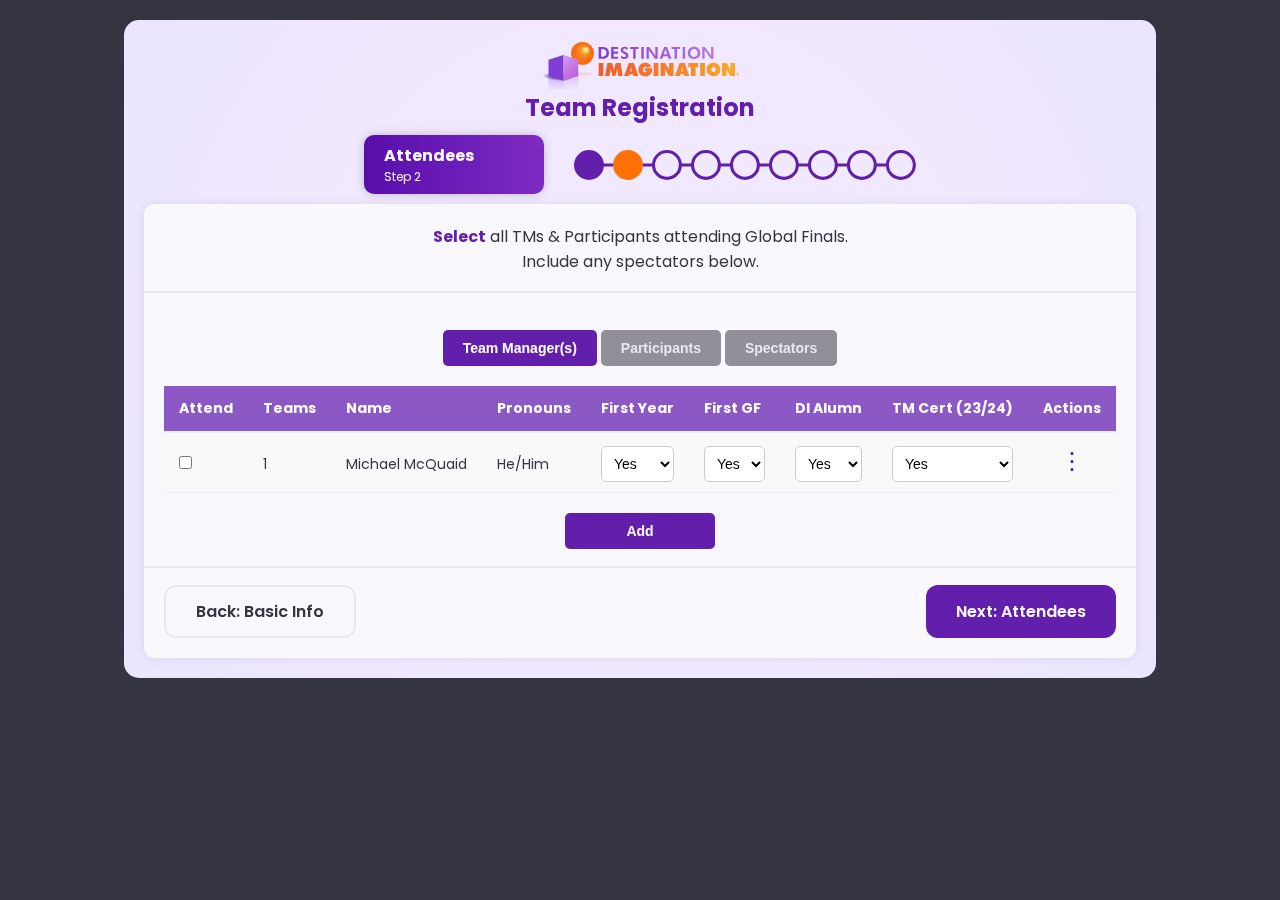
==== attendees.html @ 44dbb838 "First commit, partly so I don't lose progress." ====
<!doctype html>
<html lang="en">

<head>
    <meta charset="UTF-8" />
    <link rel="icon" type="image/png" href="./assets/favicon.png" />
    <meta name="viewport" content="width=device-width, initial-scale=1.0" />
    <title>Destination Imagination | Team Registration</title>

    <link href="https://fonts.googleapis.com/css2?family=Poppins:wght@300;400;600&display=swap" rel="stylesheet">
    <link rel="stylesheet" href="styles/reset.css">
    <link rel="stylesheet" href="styles/global.css">
    <link rel="stylesheet" href="styles/attendees.css">
</head>

<body>

    <!-- Container -->
    <div id="container">

        <!-- Header -->
        <header>
            <img src="assets/logo.svg">
            <h1>Team Registration</h1>
        </header>

        <!-- Stepper -->
        <div id="step">
            <div class="text">
                <h2>Attendees</h2>
                <p>Step 2</p>
            </div>
            <img src="assets/stepper-2.svg">
        </div>

        <!-- Main Content -->
        <main>
            <!-- Instructions -->
            <div class="instruction">
                <p><span class="emphasis">Select</span> all TMs & Participants attending Global Finals.</p>
                <p>Include any spectators below.</p>
            </div>

            <hr>

            <!-- Form -->
            <form id="tabbed-form">
                <!-- Desktop & Mobile Versions -->
                <!-- 
                    I apologize this is not the ideal way to handle any of this.
                    This was just thrown together for creating a rough demo.
                -->
                <div class="desktop tabs">
                    <button class="active" data-target="tms">Team Manager(s)</button>
                    <button class="" data-target="participants">Participants</button>
                    <button class="" data-target="spectators">Spectators</button>
                </div>

                <div class="mobile tabs">
                    <button class="active" data-target="mobile-tms">TM(s)</button>
                    <button class="" data-target="mobile-participants">Participants</button>
                    <button class="" data-target="mobile-spectators">Spectators</button>
                </div>


                <div class="desktop">
                    <!-- Team Managers -->
                    <div id="tms" class="tab active">
                        <table>
                            <thead>
                                <tr>
                                    <th>Attend</th>
                                    <th>Teams</th>
                                    <th>Name</th>
                                    <th>Pronouns</th>
                                    <th>First Year</th>
                                    <th>First GF</th>
                                    <th>DI Alumn</th>
                                    <th>TM Cert (23/24)</th>
                                    <th>Actions</th>
                                </tr>
                            </thead>
                            <tbody>
                                <tr>
                                    <td><input type="checkbox"></td>
                                    <td>
                                        1
                                    </td>
                                    <td>Michael McQuaid</td>
                                    <td>He/Him</td>
                                    <td>
                                        <select>
                                            <option>Yes</option>
                                            <option>No</option>
                                        </select>
                                    </td>
                                    <td>
                                        <select>
                                            <option>Yes</option>
                                            <option>No</option>
                                        </select>
                                    </td>
                                    <td>
                                        <select>
                                            <option>Yes</option>
                                            <option>No</option>
                                        </select>
                                    </td>
                                    <td>
                                        <select>
                                            <option>Yes</option>
                                            <option>No</option>
                                        </select>
                                    </td>
                                    <td>
                                        <div class="menu-icon">
                                            <span>⋮</span>
                                            <div class="menu">
                                                <button>Edit</button>
                                                <button>Delete</button>
                                            </div>
                                        </div>
                                    </td>
                                </tr>
                            </tbody>
                        </table>
                    </div>

                    <!-- Participants -->
                    <div id="participants" class="tab">
                        <table>
                            <thead>
                                <tr>
                                    <th>Attend</th>
                                    <th>Name</th>
                                    <th>Pronouns</th>
                                    <th>Age on April 17, 2024</th>
                                    <th>First Year</th>
                                    <th>First GF</th>
                                    <th>Actions</th>
                                </tr>
                            </thead>
                            <tbody>
                                <tr>
                                    <td><input type="checkbox"></td>
                                    <td>Cache Hickman</td>
                                    <td>He/Him</td>
                                    <td>
                                        <select>
                                            <option>15 yrs</option>
                                            <option>16 yrs</option>
                                            <option>17 yrs</option>
                                        </select>
                                    </td>
                                    <td>
                                        <select>
                                            <option>Yes</option>
                                            <option>No</option>
                                        </select>
                                    </td>
                                    <td>
                                        <select>
                                            <option>Yes</option>
                                            <option>No</option>
                                        </select>
                                    </td>
                                    <td>
                                        <div class="menu-icon">
                                            <span>⋮</span>
                                            <div class="menu">
                                                <button>Edit</button>
                                                <button>Delete</button>
                                            </div>
                                        </div>
                                    </td>
                                </tr>
                                <tr>
                                    <td><input type="checkbox"></td>
                                    <td>Haven Edwards</td>
                                    <td>She/Her</td>
                                    <td>
                                        <select>
                                            <option>15 yrs</option>
                                            <option>16 yrs</option>
                                            <option>17 yrs</option>
                                        </select>
                                    </td>
                                    <td>
                                        <select>
                                            <option>Yes</option>
                                            <option>No</option>
                                        </select>
                                    </td>
                                    <td>
                                        <select>
                                            <option>Yes</option>
                                            <option>No</option>
                                        </select>
                                    </td>

                                    <td>
                                        <div class="menu-icon">
                                            <span>⋮</span>
                                            <div class="menu">
                                                <button>Edit</button>
                                                <button>Delete</button>
                                            </div>
                                        </div>
                                    </td>
                                </tr>
                                <tr>
                                    <td><input type="checkbox"></td>
                                    <td>Nancy Carol McQuaid</td>
                                    <td>She/Her</td>
                                    <td>
                                        <select>
                                            <option>15 yrs</option>
                                            <option>16 yrs</option>
                                            <option>17 yrs</option>
                                        </select>
                                    </td>
                                    <td>
                                        <select>
                                            <option>Yes</option>
                                            <option>No</option>
                                        </select>
                                    </td>
                                    <td>
                                        <select>
                                            <option>Yes</option>
                                            <option>No</option>
                                        </select>
                                    </td>

                                    <td>
                                        <div class="menu-icon">
                                            <span>⋮</span>
                                            <div class="menu">
                                                <button>Edit</button>
                                                <button>Delete</button>
                                            </div>
                                        </div>
                                    </td>
                                </tr>
                                <tr>
                                    <td><input type="checkbox"></td>
                                    <td>Kendall Ingram</td>
                                    <td>She/Her</td>
                                    <td>
                                        <select>
                                            <option>15 yrs</option>
                                            <option>16 yrs</option>
                                            <option>17 yrs</option>
                                        </select>
                                    </td>
                                    <td>
                                        <select>
                                            <option>Yes</option>
                                            <option>No</option>
                                        </select>
                                    </td>
                                    <td>
                                        <select>
                                            <option>Yes</option>
                                            <option>No</option>
                                        </select>
                                    </td>

                                    <td>
                                        <div class="menu-icon">
                                            <span>⋮</span>
                                            <div class="menu">
                                                <button>Edit</button>
                                                <button>Delete</button>
                                            </div>
                                        </div>
                                    </td>
                                </tr>
                                <tr>
                                    <td><input type="checkbox"></td>
                                    <td>Emmaline Phipps</td>
                                    <td>She/Her</td>
                                    <td>
                                        <select>
                                            <option>15 yrs</option>
                                            <option>16 yrs</option>
                                            <option>17 yrs</option>
                                        </select>
                                    </td>
                                    <td>
                                        <select>
                                            <option>Yes</option>
                                            <option>No</option>
                                        </select>
                                    </td>
                                    <td>
                                        <select>
                                            <option>Yes</option>
                                            <option>No</option>
                                        </select>
                                    </td>

                                    <td>
                                        <div class="menu-icon">
                                            <span>⋮</span>
                                            <div class="menu">
                                                <button>Edit</button>
                                                <button>Delete</button>
                                            </div>
                                        </div>
                                    </td>
                                </tr>
                                <tr>
                                    <td><input type="checkbox"></td>
                                    <td>Sophie Moseley</td>
                                    <td>They/Them</td>
                                    <td>
                                        <select>
                                            <option>15 yrs</option>
                                            <option>16 yrs</option>
                                            <option>17 yrs</option>
                                        </select>
                                    </td>
                                    <td>
                                        <select>
                                            <option>Yes</option>
                                            <option>No</option>
                                        </select>
                                    </td>
                                    <td>
                                        <select>
                                            <option>Yes</option>
                                            <option>No</option>
                                        </select>
                                    </td>

                                    <td>
                                        <div class="menu-icon">
                                            <span>⋮</span>
                                            <div class="menu">
                                                <button>Edit</button>
                                                <button>Delete</button>
                                            </div>
                                        </div>
                                    </td>
                                </tr>
                            </tbody>
                        </table>
                    </div>

                    <!-- Spectators -->
                    <div id="spectators" class="tab">
                        <table>
                            <thead>
                                <tr>
                                    <th>Name</th>
                                    <th>Pronouns</th>
                                    <th>Age on April 12, 2024</th>
                                    <th>Actions</th>
                                </tr>
                            </thead>
                            <tbody>
                                <tr>
                                    <td>Elizabeth McQuaid</td>
                                    <td>
                                        <select>
                                            <option>Prefer not to answer</option>
                                            <option>He/Him</option>
                                            <option>She/Her</option>
                                            <option>They/Them</option>
                                        </select>
                                    </td>
                                    <td>
                                        <select>
                                            <option>Over 18</option>
                                            <option>Under 18</option>
                                        </select>
                                    </td>
                                    <td>
                                        <div class="menu-icon">
                                            <span>⋮</span>
                                            <div class="menu">
                                                <button>Edit</button>
                                                <button>Delete</button>
                                            </div>
                                        </div>
                                    </td>
                                </tr>
                                <tr>
                                    <td>Amy Ingram</td>
                                    <td>
                                        <select>
                                            <option>Prefer not to answer</option>
                                            <option>He/Him</option>
                                            <option>She/Her</option>
                                            <option>They/Them</option>
                                        </select>
                                    </td>
                                    <td>
                                        <select>
                                            <option>Over 18</option>
                                            <option>Under 18</option>
                                        </select>
                                    </td>
                                    <td>
                                        <div class="menu-icon">
                                            <span>⋮</span>
                                            <div class="menu">
                                                <button>Edit</button>
                                                <button>Delete</button>
                                            </div>
                                        </div>
                                    </td>
                                </tr>
                                <tr>
                                    <td>Paris Turner</td>
                                    <td>
                                        <select>
                                            <option>Prefer not to answer</option>
                                            <option>He/Him</option>
                                            <option>She/Her</option>
                                            <option>They/Them</option>
                                        </select>
                                    </td>
                                    <td>
                                        <select>
                                            <option>Over 18</option>
                                            <option>Under 18</option>
                                        </select>
                                    </td>
                                    <td>
                                        <div class="menu-icon">
                                            <span>⋮</span>
                                            <div class="menu">
                                                <button>Edit</button>
                                                <button>Delete</button>
                                            </div>
                                        </div>
                                    </td>
                                </tr>
                                <tr>
                                    <td>Donnie Edwards</td>
                                    <td>
                                        <select>
                                            <option>Prefer not to answer</option>
                                            <option>He/Him</option>
                                            <option>She/Her</option>
                                            <option>They/Them</option>
                                        </select>
                                    </td>
                                    <td>
                                        <select>
                                            <option>Over 18</option>
                                            <option>Under 18</option>
                                        </select>
                                    </td>
                                    <td>
                                        <div class="menu-icon">
                                            <span>⋮</span>
                                            <div class="menu">
                                                <button>Edit</button>
                                                <button>Delete</button>
                                            </div>
                                        </div>
                                    </td>
                                </tr>
                                <tr>
                                    <td>Carl Edwards</td>
                                    <td>
                                        <select>
                                            <option>Prefer not to answer</option>
                                            <option>He/Him</option>
                                            <option>She/Her</option>
                                            <option>They/Them</option>
                                        </select>
                                    </td>
                                    <td>
                                        <select>
                                            <option>Over 18</option>
                                            <option>Under 18</option>
                                        </select>
                                    </td>
                                    <td>
                                        <div class="menu-icon">
                                            <span>⋮</span>
                                            <div class="menu">
                                                <button>Edit</button>
                                                <button>Delete</button>
                                            </div>
                                        </div>
                                    </td>
                                </tr>
                                <tr>
                                    <td>Autumn Turner</td>
                                    <td>
                                        <select>
                                            <option>Prefer not to answer</option>
                                            <option>He/Him</option>
                                            <option>She/Her</option>
                                            <option>They/Them</option>
                                        </select>
                                    </td>
                                    <td>
                                        <select>
                                            <option>Over 18</option>
                                            <option>Under 18</option>
                                        </select>
                                    </td>
                                    <td>
                                        <div class="menu-icon">
                                            <span>⋮</span>
                                            <div class="menu">
                                                <button>Edit</button>
                                                <button>Delete</button>
                                            </div>
                                        </div>
                                    </td>
                                </tr>
                                <tr>
                                    <td>Pallavi Garg</td>
                                    <td>
                                        <select>
                                            <option>Prefer not to answer</option>
                                            <option>He/Him</option>
                                            <option>She/Her</option>
                                            <option>They/Them</option>
                                        </select>
                                    </td>
                                    <td>
                                        <select>
                                            <option>Over 18</option>
                                            <option>Under 18</option>
                                        </select>
                                    </td>
                                    <td>
                                        <div class="menu-icon">
                                            <span>⋮</span>
                                            <div class="menu">
                                                <button>Edit</button>
                                                <button>Delete</button>
                                            </div>
                                        </div>
                                    </td>
                                </tr>
                                <tr>
                                    <td>Virendra Garg</td>
                                    <td>
                                        <select>
                                            <option>Prefer not to answer</option>
                                            <option>He/Him</option>
                                            <option>She/Her</option>
                                            <option>They/Them</option>
                                        </select>
                                    </td>
                                    <td>
                                        <select>
                                            <option>Over 18</option>
                                            <option>Under 18</option>
                                        </select>
                                    </td>
                                    <td>
                                        <div class="menu-icon">
                                            <span>⋮</span>
                                            <div class="menu">
                                                <button>Edit</button>
                                                <button>Delete</button>
                                            </div>
                                        </div>
                                    </td>
                                </tr>
                            </tbody>
                        </table>
                    </div>
                </div>


                <!-- Mobile -->
                <div class="mobile">
                    <!-- Team Managers -->
                    <div id="mobile-tms" class="tab active">
                        <div class="card">
                            <div class="header">
                                <label>
                                    <input type="checkbox">
                                    <h4>Michael McQuaaid</h4>
                                </label>
                                <div class="menu-icon">
                                    <span>⋮</span>
                                    <div class="menu">
                                        <button>Edit</button>
                                        <button>Delete</button>
                                    </div>
                                </div>
                            </div>
                            <table>
                                <tbody>
                                    <tr>
                                        <td><strong>Teams:</strong></td>
                                        <td>1</td>
                                        <td><strong>First GF:</strong></td>
                                        <td>No</td>
                                    </tr>
                                    <tr>
                                        <td><strong>Pronouns:</strong></td>
                                        <td>He/Him</td>
                                        <td><strong>DI Alum:</strong></td>
                                        <td>Yes</td>
                                    </tr>
                                    <tr>
                                        <td><strong>First Year:</strong></td>
                                        <td>No</td>
                                        <td><strong>TM Certification 23/24:</strong></td>
                                        <td>Yes</td>
                                    </tr>
                                </tbody>
                            </table>
                        </div>
                    </div>

                    <!-- Participants -->
                    <div id="mobile-participants" class="tab">
                    </div>

                    <!-- Spectators -->
                    <div id="mobile-spectators" class="tab">
                    </div>
                </div>

                <div id="note" class="instruction">
                    <p><span class="emphasis">Note: </span>TMs must complete a background check & be marked
                        eligible/exempt to register for Global
                        Finals.</p>
                    <p>
                        TMs not marked as eligible or exempt <span class="emphasis">WILL NOT</span> appear above.
                    </p>
                </div>

                <button id="add-edit-button">Add</button>
            </form>

            <hr>

            <!-- Nav Buttons -->
            <nav>
                <a id="prev" href="/">Back: Basic Info</a>
                <a id="next" href="/attendees">Next: Attendees</a>
            </nav>
        </main>
    </div>

    <script src="scripts/tabs.js"></script>
    <script src="scripts/menus.js"></script>
</body>

</html>
---- styles/global.css ----
/* Variables (Colors) */
:root {
    --white: #faf8ff;
    --orange: #FC7207;
    --purple: #611fac;
    --black: #353542;
}

/* General Elements */
body {
    font-family: 'Poppins', sans-serif;
    color: var(--black);
    background-color: var(--black);
    background-image: url('../assets/background.jpeg');
    background-size: cover;
    background-position: center;
    background-repeat: no-repeat;
    background-attachment: fixed;
    display: flex;
    justify-content: center;
    font-size: 14px;
    padding: 20px;
    user-select: none;
}

#container {
    background: radial-gradient(circle, #f3ecff 0%, #ece5ff 100%);
    border-radius: 15px;
    filter: drop-shadow(0px 0px 8px var(--black));
    padding: 20px;
    max-width: 90%;
    min-width: 620px;
    overflow: auto;
}

/* Typography */
h1,
h2,
b,
strong {
    font-weight: bold;
}

h1 {
    font-size: 24px;
}

h2 {
    font-size: 16px;
}

/* Header */
header {
    padding-bottom: 10px;
    color: var(--black);
    display: flex;
    flex-direction: column;
    align-items: center;
    color: var(--purple);
}

header img {
    height: 50px;
}

/* Stepper */
#step {
    padding-bottom: 10px;
    display: flex;
    align-items: center;
    justify-content: center;
    gap: 30px;
}

#step .text {
    background: linear-gradient(90deg, rgb(88, 14, 172) 0%, rgb(126, 43, 194) 100%);
    filter: drop-shadow(0px 0px 4px rgba(31, 21, 32, 0.233));
    padding: 8px 20px;
    width: 180px;
    color: var(--white);
    border-radius: 10px;
}

#step p {
    font-size: 12px;
}

#step img {
    height: 30px;
}

/* Main */
main {
    border-radius: 10px;
    background-color: var(--white);
    filter: drop-shadow(0px 0px 4px rgba(31, 21, 32, 0.096));
    padding: 20px;
    margin: 0 auto;
}

.instruction {
    padding-bottom: 10px;
    text-align: center;
    flex-direction: column;
    align-items: center;
    font-size: 16px;
    display: flex;
}

.instruction ul {
    display: flex;
    flex-direction: column;
    align-items: start
}

.emphasis {
    color: var(--purple);
    font-weight: bold;
    text-align: center;
}

hr {
    margin-left: -20px;
    margin-right: -20px;
    border: 0;
    border-top: 2px solid #eae6f1;
}

/* Tabs */
#tabbed-form {
    width: 100%;
}

.tabs {
    display: flex;
    justify-content: space-between;
    text-align: center;
    flex-direction: row;
    margin-top: 20px;
    gap: 5px;
    width: 100%;
}


.tabs button {
    background-color: #928f99;
    border: none;
    color: #eae6f1;
    padding: 10px 20px;
    cursor: pointer;
    font-size: 14px;
    font-weight: bold;
    border-radius: 5px;
    transition: background-color 0.3s ease, color 0.3s ease;
    text-align: center;
}


.tabs button.active {
    background-color: #611fac;
    color: #fff;
}

.tabs button:hover {
    background-color: #8b58c5;
}

.tab {
    display: none;
}

.tab.active {
    display: block;
}

#note {
    display: none;
    font-size: 14px;
    flex-direction: column;
    text-align: left;
    justify-content: start;
    gap: 10px;
}


/* Form */
form input[type="text"] {
    width: 100%;
    padding: 10px 15px;
    border: 1px solid #ccc;
    border-radius: 5px;
    font-size: 16px;
    color: var(--black);
    background-color: #f8f8f8;
    transition: border-color 0.3s ease, box-shadow 0.3s ease;
}

form input[type="text"]:focus,
form select:focus {
    outline: none;
    border-color: var(--purple);
    box-shadow: 0 0 5px rgba(69, 31, 172, 0.4);
}

form input[type="text"]:hover,
form select:hover {
    border-color: #bba4e6;
}

/* Nav */
nav {
    display: flex;
    justify-content: space-between;
    padding-top: 10px;
}

nav a {
    text-decoration: none;
    display: inline-block;
    padding: 12px 30px;
    font-weight: 600;
    border-radius: 12px;
    text-align: center;
    transition: all 0.2s ease-in-out;
    font-size: 16px;
    display: inline-flex;
    align-items: center;
    justify-content: center;
}

#prev {
    border: 2px solid #eae6f1;
    background-color: var(--white);
    color: var(--black);
}

#prev:hover {
    background-color: #eae6f1;
    box-shadow: 0 0 4px rgba(0, 0, 0, 0.075);
}

#next {
    background-color: var(--purple);
    color: var(--white);
}

#next:hover {
    background-color: #8b58c5;
    box-shadow: 0 0 4px rgba(0, 0, 0, 0.15);
}

/* Responsive */
.desktop {
    display: block;
}

.mobile {
    display: none;
}




/* -------------------------------- Mobile -------------------------------- */
@media (max-width: 768px) {

    /* General Elements */
    body {
        padding: 0px;
    }

    #container {
        min-width: 100%;
        max-width: 100%;
        border-radius: 0;
        padding: 20px 0px 0px 0px;
    }

    /* Header */
    header img {
        height: 45px;
    }

    /* Main */
    main {
        padding: 30px 15px;
        border-radius: 0;
        max-width: 100%;
    }

    .instruction ul {
        padding-top: 10px;
        gap: 10px;
    }

    .instruction li {
        font-size: 14px;
        text-align: start;
    }

    /* Typography */
    h1 {
        font-size: 24px;
    }

    h2 {
        font-size: 18px;
    }

    /* Stepper */
    #step {
        flex-direction: column;
        gap: 20px;
    }

    #step .text {
        padding: 8px 40px;
        text-align: center;
        width: 250px;
    }

    #step img {
        width: 90vw;
    }

    /* Tabs */
    .tabs {
        margin: 0px;
        gap: 5px;
        width: 100%;
        flex-direction: column;
        display: flex;
    }

    .tabs button {
        font-size: 12px;
        margin-bottom: 5px;
        padding: 20px 25px;
    }

    .tabs button.active {
        background-color: #611fac;
        color: #fff;
    }

    .tabs button:hover {
        background-color: #8b58c5;
    }

    /* Form */
    form input[type="text"],
    form select {
        font-size: 16px;
    }

    form table {
        width: 100%;

    }

    form td {
        display: block;
        padding-bottom: 14px;
    }

    form label {
        display: block;
        margin-bottom: -15px;
    }

    form input[type="text"],
    form select {
        width: 100%;
    }

    #note {
        font-size: 14px;
        display: flex;
        flex-direction: column;
        text-align: left;
        justify-content: start;
        gap: 10px;
    }

    /* Cards */
    .card {
        background-color: #fff;
        border-radius: 10px;
        box-shadow: 0 0 4px rgba(0, 0, 0, 0.1);
        border: 2px solid #ccc;
        padding: 20px 20px 10px 20px;
        width: calc(100vw - 40px);
    }

    .card .header {
        display: flex;
        justify-content: space-between;
        align-items: center;
        width: 100%;

    }

    .card header label {
        display: flex;
        align-items: center;
        gap: 10px;
    }

    .card header h4 {
        font-weight: bold;
        margin: 0;
    }

    .card .menu-icon {
        display: flex;
        align-items: center;
        justify-content: center;
        white-space: nowrap;
    }

    .card .menu {
        display: none;
        position: absolute;
        background: #fff;
        box-shadow: 0 2px 10px rgba(0, 0, 0, 0.2);
        padding: 10px;
        z-index: 100;
    }

    .card .menu-icon:hover .menu {
        display: block;
    }

    .card h4 {
        font-weight: bold;
    }

    .card table {
        table-layout: fixed;
        font-size: 12px;
    }

    .card td {
        display: table-cell;
        vertical-align: middle;
    }

    .card td:nth-child(even) {
        text-align: end;
    }

    .card td:nth-child(2) {
        padding-right: 10px
    }


    .card td:nth-child(3) {
        padding-left: 10px;
    }


    /* Nav */
    nav a {
        font-size: 16px;
        padding: 10px 15px;
    }

    /* Responsive */
    .desktop {
        display: none;
    }

    .mobile {
        display: block;
    }
}
---- styles/attendees.css ----
/* Form */
form {
    padding: 10px 0;
    display: flex;
    flex-direction: column;
    align-items: center;
}

.desktop table {
    max-width: 1000px;
    border-collapse: collapse;
    margin-top: 20px;
}

.desktop table thead {
    background-color: #8b58c5;
    color: #fff;
}

.desktop table th {
    padding: 12px 15px;
    text-align: left;
    font-weight: bold;
    font-size: 14px;
    border-bottom: 2px solid #eee;
}

.desktop table tbody tr {
    background-color: #f9f9f9;
    transition: background-color 0.3s ease;
}

.desktop table tbody tr:nth-child(even) {
    background-color: #eeeaf0;
}

.desktop table td {
    padding: 10px 15px;
    font-size: 14px;
    border-bottom: 1px solid #eee;
}

.desktop table tbody tr:hover {
    background-color: #e4d7f3;
}

.desktop table td input[type="checkbox"] {
    margin: 0;
    padding: 0;
}

.desktop table td select {
    width: 100%;
    padding: 8px;
    font-size: 14px;
    border: 1px solid #ccc;
    border-radius: 5px;
    background-color: #fff;
    transition: border-color 0.3s ease;
}

.desktop table td select:hover {
    border-color: #611fac;
}

.desktop table td select:focus {
    border-color: #611fac;
    outline: none;
}

.desktop table td select:disabled {
    background-color: #f2f2f2;
    cursor: not-allowed;
}

.desktop table td .menu-icon {
    position: relative;
    cursor: pointer;
    text-align: center;
}

.desktop table td .menu-icon span {
    font-size: 24px;
    color: #611fac;
    display: inline-block;
}

.desktop table td .menu {
    display: none;
    position: absolute;
    top: 0;
    right: 0;
    background-color: #fff;
    border: 1px solid #ccc;
    box-shadow: 0 4px 6px rgba(0, 0, 0, 0.1);
    z-index: 10;
}

.desktop table td .menu button {
    padding: 8px 12px;
    font-size: 14px;
    color: #333;
    background-color: #fff;
    border: none;
    width: 100%;
    text-align: left;
    cursor: pointer;
}

.desktop table td .menu button:hover {
    background-color: #f1f1f1;
}

#add-edit-button {
    margin-top: 20px;
    background-color: var(--purple);
    color: var(--white);
    border: none;
    padding: 10px 20px;
    cursor: pointer;
    font-size: 14px;
    font-weight: bold;
    border-radius: 5px;
    transition: background-color 0.3s ease, color 0.3s ease;
    width: 150px;
    text-align: center;
}

#add-edit-button:hover {
    background-color: #8b58c5;
    box-shadow: 0 0 4px rgba(0, 0, 0, 0.15);
}

#note {
    padding-top: 20px;
    margin-bottom: -10px;
}
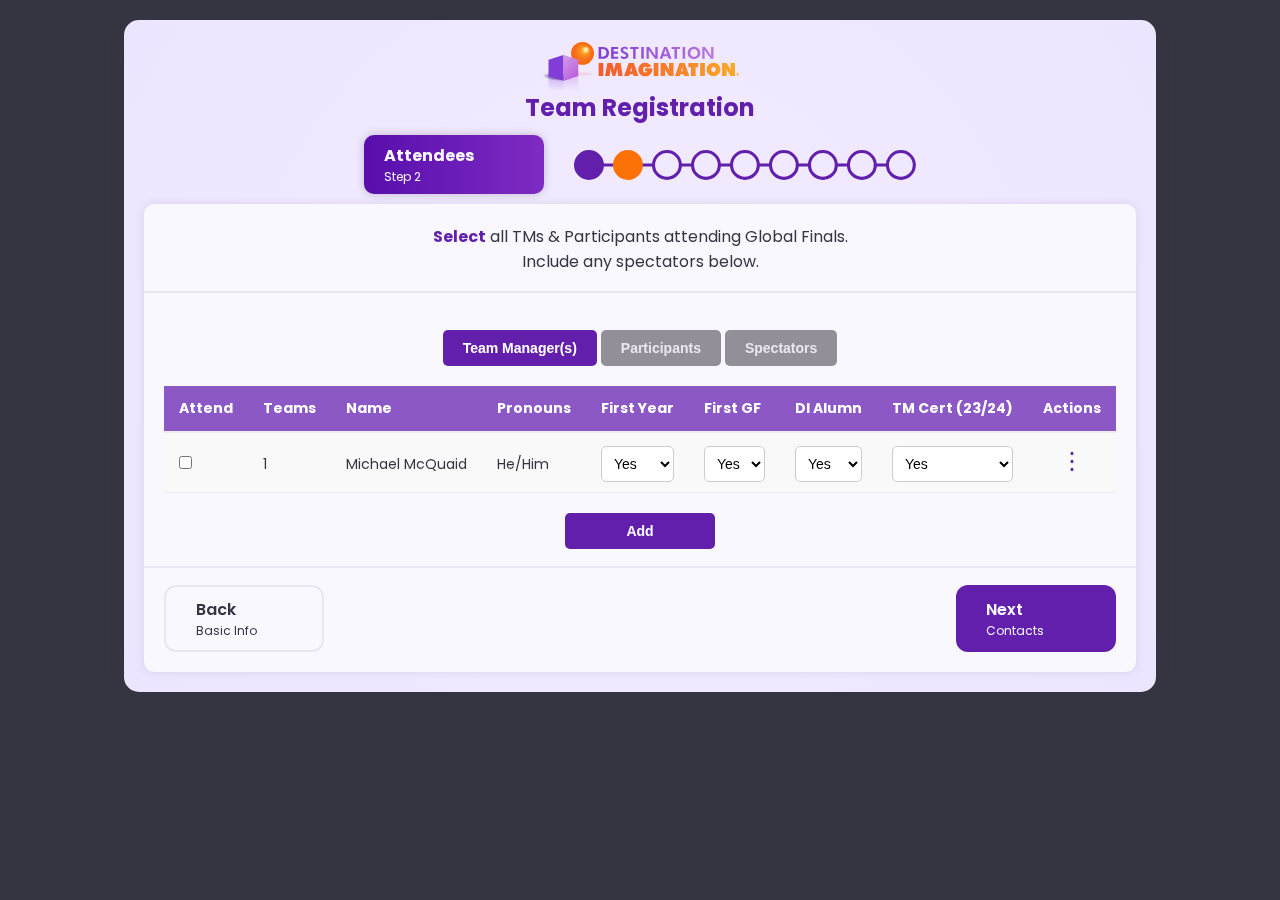
==== commit 56282a76: "Cards for remaining tabs on Attendees page" ====
--- a/attendees.html
+++ b/attendees.html
@@ -580,14 +580,12 @@
                     <div id="mobile-tms" class="tab active">
                         <div class="card">
                             <div class="header">
-                                <label>
-                                    <input type="checkbox">
-                                    <h4>Michael McQuaaid</h4>
-                                </label>
+                                <input type="checkbox">
+                                <h4>Michael McQuaid</h4>
                                 <div class="menu-icon">
-                                    <span>⋮</span>
+                                    <img src="assets/menu.svg" height="10px">
                                     <div class="menu">
-                                        <button>Edit</button>
+                                        <button>Edit</button><br>
                                         <button>Delete</button>
                                     </div>
                                 </div>
@@ -619,10 +617,151 @@
 
                     <!-- Participants -->
                     <div id="mobile-participants" class="tab">
+                        <div class="card">
+                            <div class="header">
+                                <input type="checkbox">
+                                <h4>Cache Hickman</h4>
+                                <div class="menu-icon">
+                                    <img src="assets/menu.svg" height="10px">
+                                    <div class="menu">
+                                        <button>Edit</button><br>
+                                        <button>Delete</button>
+                                    </div>
+                                </div>
+                            </div>
+                            <table>
+                                <tbody>
+                                    <tr>
+                                        <td><strong>Pronouns:</strong></td>
+                                        <td>He/Him</td>
+                                        <td><strong>First Year:</strong></td>
+                                        <td>No</td>
+                                    </tr>
+                                    <tr>
+                                        <td><strong>Age on April 17th, 2024:</strong></td>
+                                        <td>17 yrs</td>
+                                        <td><strong>First GF:</strong></td>
+                                        <td>Yes</td>
+                                    </tr>
+                                </tbody>
+                            </table>
+                        </div>
+                        <div class="card">
+                            <div class="header">
+                                <input type="checkbox">
+                                <h4>Haven Edwards</h4>
+                                <div class="menu-icon">
+                                    <img src="assets/menu.svg" height="10px">
+                                    <div class="menu">
+                                        <button>Edit</button><br>
+                                        <button>Delete</button>
+                                    </div>
+                                </div>
+                            </div>
+                            <table>
+                                <tbody>
+                                    <tr>
+                                        <td><strong>Pronouns:</strong></td>
+                                        <td>She/Her</td>
+                                        <td><strong>First Year:</strong></td>
+                                        <td>No</td>
+                                    </tr>
+                                    <tr>
+                                        <td><strong>Age on April 17th, 2024:</strong></td>
+                                        <td>15 yrs</td>
+                                        <td><strong>First GF:</strong></td>
+                                        <td>Yes</td>
+                                    </tr>
+                                </tbody>
+                            </table>
+                        </div>
+                        <div class="card">
+                            <div class="header">
+                                <input type="checkbox">
+                                <h4>Nancy Carol McQuaid</h4>
+                                <div class="menu-icon">
+                                    <img src="assets/menu.svg" height="10px">
+                                    <div class="menu">
+                                        <button>Edit</button><br>
+                                        <button>Delete</button>
+                                    </div>
+                                </div>
+                            </div>
+                            <table>
+                                <tbody>
+                                    <tr>
+                                        <td><strong>Pronouns:</strong></td>
+                                        <td>She/Her</td>
+                                        <td><strong>First Year:</strong></td>
+                                        <td>No</td>
+                                    </tr>
+                                    <tr>
+                                        <td><strong>Age on April 17th, 2024:</strong></td>
+                                        <td>16 yrs</td>
+                                        <td><strong>First GF:</strong></td>
+                                        <td>Yes</td>
+                                    </tr>
+                                </tbody>
+                            </table>
+                        </div>
+                        <div class="card">
+                            <div class="header">
+                                <input type="checkbox">
+                                <h4>Sophie Moseley</h4>
+                                <div class="menu-icon">
+                                    <img src="assets/menu.svg" height="10px">
+                                    <div class="menu">
+                                        <button>Edit</button><br>
+                                        <button>Delete</button>
+                                    </div>
+                                </div>
+                            </div>
+                            <table>
+                                <tbody>
+                                    <tr>
+                                        <td><strong>Pronouns:</strong></td>
+                                        <td>They/Them</td>
+                                        <td><strong>First Year:</strong></td>
+                                        <td>Yes</td>
+                                    </tr>
+                                    <tr>
+                                        <td><strong>Age on April 17th, 2024:</strong></td>
+                                        <td>17 yrs</td>
+                                        <td><strong>First GF:</strong></td>
+                                        <td>Yes</td>
+                                    </tr>
+                                </tbody>
+                            </table>
+                        </div>
                     </div>
 
                     <!-- Spectators -->
                     <div id="mobile-spectators" class="tab">
+                        <div class="card">
+                            <div class="header">
+                                <input type="checkbox">
+                                <h4>Elizabeth McQuaid</h4>
+                                <div class="menu-icon">
+                                    <img src="assets/menu.svg" height="10px">
+                                    <div class="menu">
+                                        <button>Edit</button><br>
+                                        <button>Delete</button>
+                                    </div>
+                                </div>
+                            </div>
+                            <table>
+                                <tbody>
+                                    <tr>
+                                        <td><strong>Pronouns:</strong></td>
+                                        <td>Prefer not to answer</td>
+                                    </tr>
+                                    <tr>
+                                        <td><strong>Age on April 12th, 2023:</strong></td>
+                                        <td>17 yrs</td>
+                                    </tr>
+                                </tbody>
+                            </table>
+                        </div>
                     </div>
                 </div>
 
@@ -642,8 +781,14 @@
 
             <!-- Nav Buttons -->
             <nav>
-                <a id="prev" href="/">Back: Basic Info</a>
-                <a id="next" href="/attendees">Next: Attendees</a>
+                <a id="prev" href="/interview-demo/">
+                    <h5>Back</h5>
+                    <p>Basic Info</p>
+                </a>
+                <a id="next" href="/interview-demo/consent_forms">
+                    <h5>Next</h5>
+                    <p>Contacts</p>
+                </a>
             </nav>
         </main>
     </div>
--- a/styles/global.css
+++ b/styles/global.css
@@ -21,6 +21,7 @@
     font-size: 14px;
     padding: 20px;
     user-select: none;
+
 }
 
 #container {
@@ -31,6 +32,7 @@
     max-width: 90%;
     min-width: 620px;
     overflow: auto;
+    overflow-x: hidden;
 }
 
 /* Typography */
@@ -217,18 +219,25 @@
 nav a {
     text-decoration: none;
     display: inline-block;
-    padding: 12px 30px;
+    padding: 10px 30px;
+    width: 160px;
     font-weight: 600;
     border-radius: 12px;
     text-align: center;
     transition: all 0.2s ease-in-out;
     font-size: 16px;
-    display: inline-flex;
-    align-items: center;
+    display: flex;
+    flex-direction: column;
+    align-items: start;
     justify-content: center;
 }
 
-#prev {
+nav p {
+    font-weight: normal;
+    font-size: 12px;
+}
+
+nav #prev {
     border: 2px solid #eae6f1;
     background-color: var(--white);
     color: var(--black);
@@ -267,6 +276,9 @@
     /* General Elements */
     body {
         padding: 0px;
+        background-image: none;
+        background-color: #ece5ff;
+        overflow: none;
     }
 
     #container {
@@ -274,6 +286,7 @@
         max-width: 100%;
         border-radius: 0;
         padding: 20px 0px 0px 0px;
+        filter: none;
     }
 
     /* Header */
@@ -324,18 +337,23 @@
     }
 
     /* Tabs */
+    .mobile .tab {
+        margin-bottom: -20px
+    }
+
     .tabs {
         margin: 0px;
         gap: 5px;
         width: 100%;
         flex-direction: column;
         display: flex;
+        padding-bottom: 10px;
     }
 
     .tabs button {
         font-size: 12px;
         margin-bottom: 5px;
-        padding: 20px 25px;
+        padding: 10px 22px;
     }
 
     .tabs button.active {
@@ -388,8 +406,9 @@
         border-radius: 10px;
         box-shadow: 0 0 4px rgba(0, 0, 0, 0.1);
         border: 2px solid #ccc;
-        padding: 20px 20px 10px 20px;
+        padding: 20px 20px 18px 20px;
         width: calc(100vw - 40px);
+        margin-bottom: 20px
     }
 
     .card .header {
@@ -397,18 +416,14 @@
         justify-content: space-between;
         align-items: center;
         width: 100%;
-
-    }
-
-    .card header label {
-        display: flex;
-        align-items: center;
-        gap: 10px;
-    }
-
-    .card header h4 {
+        padding-bottom: 10px;
+    }
+
+    .card h4 {
         font-weight: bold;
-        margin: 0;
+        font-size: 16px;
+        padding: 0 10px;
+        text-align: center;
     }
 
     .card .menu-icon {
@@ -416,24 +431,37 @@
         align-items: center;
         justify-content: center;
         white-space: nowrap;
+        font-size: 20px;
+        border: 2px #ccc solid;
+        padding: 7px 8px;
+        border-radius: 5px;
     }
 
     .card .menu {
         display: none;
         position: absolute;
         background: #fff;
-        box-shadow: 0 2px 10px rgba(0, 0, 0, 0.2);
-        padding: 10px;
-        z-index: 100;
-    }
-
-    .card .menu-icon:hover .menu {
-        display: block;
-    }
-
-    .card h4 {
+        box-shadow: 0 2px 6px rgba(0, 0, 0, 0.863);
+        background-color: #fff;
+        box-shadow: 0 4px 6px rgba(0, 0, 0, 0.1);
+        z-index: 10;
+        border: 2px solid #ccc;
+        margin-right: 28px;
+
+    }
+
+    .card .menu button {
+        padding: 18px 30px;
+        font-size: 14px;
+        color: #333;
+        background-color: #ffffff;
+        border: none;
+        width: 100%;
+        text-align: left;
+        cursor: pointer;
         font-weight: bold;
     }
+
 
     .card table {
         table-layout: fixed;
@@ -443,19 +471,20 @@
     .card td {
         display: table-cell;
         vertical-align: middle;
-    }
-
-    .card td:nth-child(even) {
-        text-align: end;
-    }
-
-    .card td:nth-child(2) {
-        padding-right: 10px
-    }
-
+        padding: 2px;
+    }
+
+    .card td:nth-child(4) {
+        text-align: start;
+        padding-left: 25px
+    }
 
     .card td:nth-child(3) {
         padding-left: 10px;
+    }
+
+    .card input[type="checkbox"] {
+        transform: scale(1.2);
     }
 
 
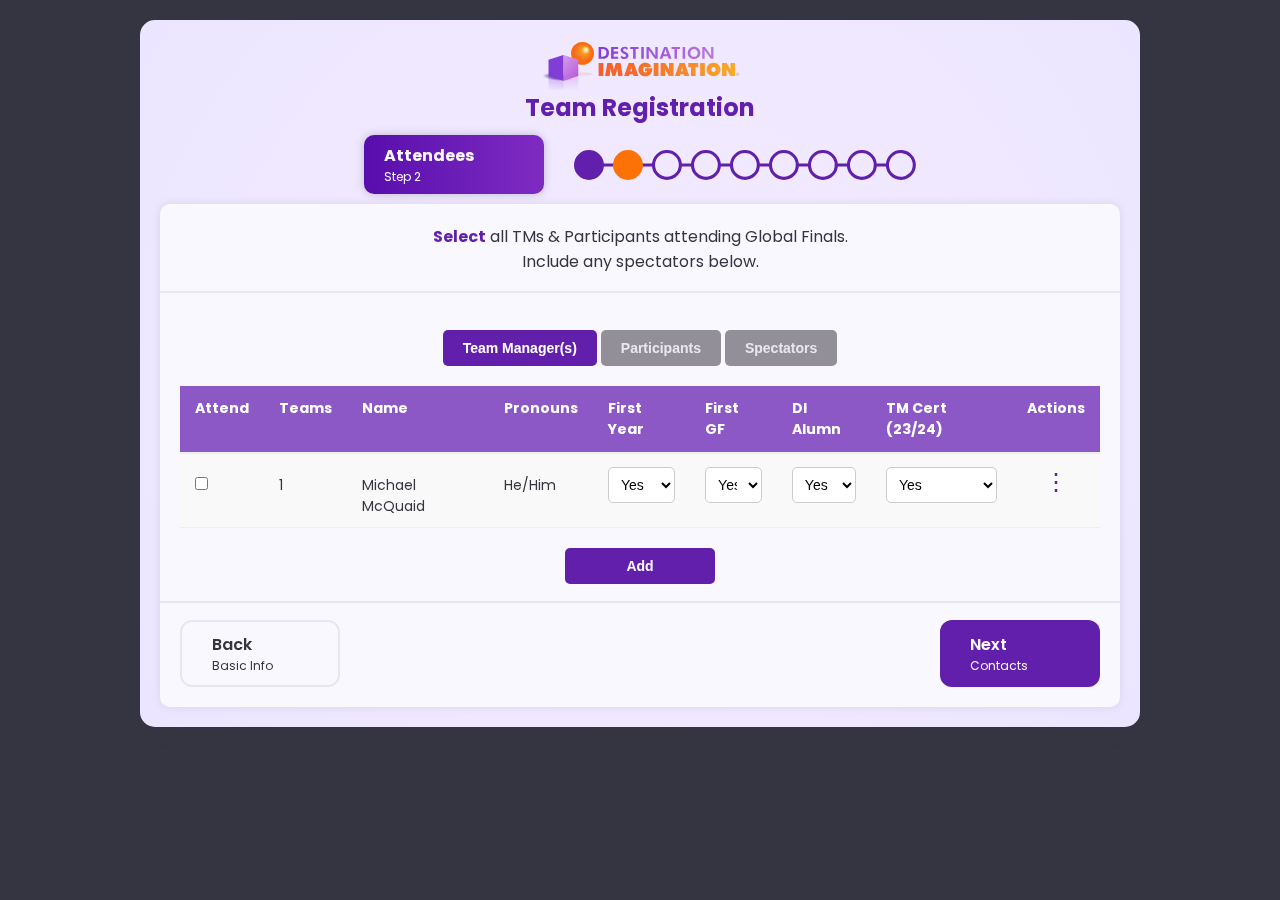
==== commit 4792f61f: "Update attendees.html" ====
--- a/attendees.html
+++ b/attendees.html
@@ -572,7 +572,6 @@
                         </table>
                     </div>
                 </div>
-
 
                 <!-- Mobile -->
                 <div class="mobile">
@@ -753,14 +752,121 @@
                                 <tbody>
                                     <tr>
                                         <td><strong>Pronouns:</strong></td>
-                                        <td>Prefer not to answer</td>
+                                        <td>She/Her</td>
                                     </tr>
                                     <tr>
                                         <td><strong>Age on April 12th, 2023:</strong></td>
-                                        <td>17 yrs</td>
+                                        <td>Over 18</td>
                                     </tr>
                                 </tbody>
                             </table>
+                        </div>
+                        <div class="card">
+                            <div class="header">
+                                <input type="checkbox">
+                                <h4>Haven Edwards</h4>
+                                <div class="menu-icon">
+                                    <img src="assets/menu.svg" height="10px">
+                                    <div class="menu">
+                                        <button>Edit</button><br>
+                                        <button>Delete</button>
+                                    </div>
+                                </div>
+                            </div>
+                            <table>
+                                <tbody>
+                                    <tr>
+                                        <td><strong>Pronouns:</strong></td>
+                                        <td>Prefer not to answer</td>
+                                    </tr>
+                                    <tr>
+                                        <td><strong>Age on April 12th, 2023:</strong></td>
+                                        <td>Under 18</td>
+                                    </tr>
+                                </tbody>
+                            </table>
+                        </div>
+                        <div class="card">
+                            <div class="header">
+                                <input type="checkbox">
+                                <h4>Donnie Edwards</h4>
+                                <div class="menu-icon">
+                                    <img src="assets/menu.svg" height="10px">
+                                    <div class="menu">
+                                        <button>Edit</button><br>
+                                        <button>Delete</button>
+                                    </div>
+                                </div>
+                            </div>
+                            <table>
+                                <tbody>
+                                    <tr>
+                                        <td><strong>Pronouns:</strong></td>
+                                        <td>Prefer not to answer</td>
+                                    </tr>
+                                    <tr>
+                                        <td><strong>Age on April 12th, 2023:</strong></td>
+                                        <td>Over 18</td>
+                                    </tr>
+                                </tbody>
+                            </table>
+                        </div>
+                        <div class="card">
+                            <div class="header">
+                                <input type="checkbox">
+                                <h4>Paris Turner</h4>
+                                <div class="menu-icon">
+                                    <img src="assets/menu.svg" height="10px">
+                                    <div class="menu">
+                                        <button>Edit</button><br>
+                                        <button>Delete</button>
+                                    </div>
+                                </div>
+                            </div>
+                            <table>
+                                <tbody>
+                                    <tr>
+                                        <td><strong>Pronouns:</strong></td>
+                                        <td>Prefer not to answer</td>
+                                    </tr>
+                                    <tr>
+                                        <td><strong>Age on April 12th, 2023:</strong></td>
+                                        <td>Over 18</td>
+                                    </tr>
+                                </tbody>
+                            </table>
+                        </div>
+                        <div class="card">
+                            <div class="header">
+                                <input type="checkbox">
+                                <h4>Carl Edwards</h4>
+                                <div class="menu-icon">
+                                    <img src="assets/menu.svg" height="10px">
+                                    <div class="menu">
+                                        <button>Edit</button><br>
+                                        <button>Delete</button>
+                                    </div>
+                                </div>
+                            </div>
+                            <table>
+                                <tbody>
+                                    <tr>
+                                        <td><strong>Pronouns:</strong></td>
+                                        <td>He/Him</td>
+                                    </tr>
+                                    <tr>
+                                        <td><strong>Age on April 12th, 2023:</strong></td>
+                                        <td>Under 18</td>
+                                    </tr>
+                                </tbody>
+                            </table>
+                        </div>
+
+                        <!-- This isn't functional, just here to get a rough idea visually -->
+                        <div class="page-selection">
+                            <div class="page active">1</div>
+                            <div class="page">2</div>
+                            <div class="page">3</div>
                         </div>
                     </div>
                 </div>
@@ -781,11 +887,11 @@
 
             <!-- Nav Buttons -->
             <nav>
-                <a id="prev" href="/interview-demo/">
+                <a id="prev" href="/frontend-demo/">
                     <h5>Back</h5>
                     <p>Basic Info</p>
                 </a>
-                <a id="next" href="/interview-demo/consent_forms">
+                <a id="next" href="/frontend-demo/consent_forms">
                     <h5>Next</h5>
                     <p>Contacts</p>
                 </a>
@@ -797,4 +903,4 @@
     <script src="scripts/menus.js"></script>
 </body>
 
-</html>+</html>
--- a/styles/global.css
+++ b/styles/global.css
@@ -29,7 +29,8 @@
     border-radius: 15px;
     filter: drop-shadow(0px 0px 8px var(--black));
     padding: 20px;
-    max-width: 90%;
+    width: 100%;
+    max-width: 1000px;
     min-width: 620px;
     overflow: auto;
     overflow-x: hidden;
@@ -131,6 +132,21 @@
 /* Tabs */
 #tabbed-form {
     width: 100%;
+    min-width: 100%;
+}
+
+.desktop {
+    width: 100%;
+}
+
+.tab {
+    width: 100%;
+    min-width: 100%;
+}
+
+table {
+    width: 100%;
+    min-width: 100%;
 }
 
 .tabs {
@@ -142,7 +158,6 @@
     gap: 5px;
     width: 100%;
 }
-
 
 .tabs button {
     background-color: #928f99;
@@ -258,6 +273,28 @@
     box-shadow: 0 0 4px rgba(0, 0, 0, 0.15);
 }
 
+/* Page Selection */
+.page-selection {
+    display: flex;
+
+    justify-content: center;
+    align-items: center;
+}
+
+.page {
+    color: var(--black);
+    padding: 10px 20px;
+    cursor: pointer;
+    transition: background-color 0.3s ease, color 0.3s ease;
+    font-weight: bold;
+    margin-bottom: 20px;
+}
+
+.page.active {
+    background-color: #9355da;
+    color: #fff;
+}
+
 /* Responsive */
 .desktop {
     display: block;
@@ -266,9 +303,6 @@
 .mobile {
     display: none;
 }
-
-
-
 
 /* -------------------------------- Mobile -------------------------------- */
 @media (max-width: 768px) {
@@ -373,7 +407,6 @@
 
     form table {
         width: 100%;
-
     }
 
     form td {
--- a/styles/attendees.css
+++ b/styles/attendees.css
@@ -7,7 +7,7 @@
 }
 
 .desktop table {
-    max-width: 1000px;
+    width: 100%;
     border-collapse: collapse;
     margin-top: 20px;
 }
